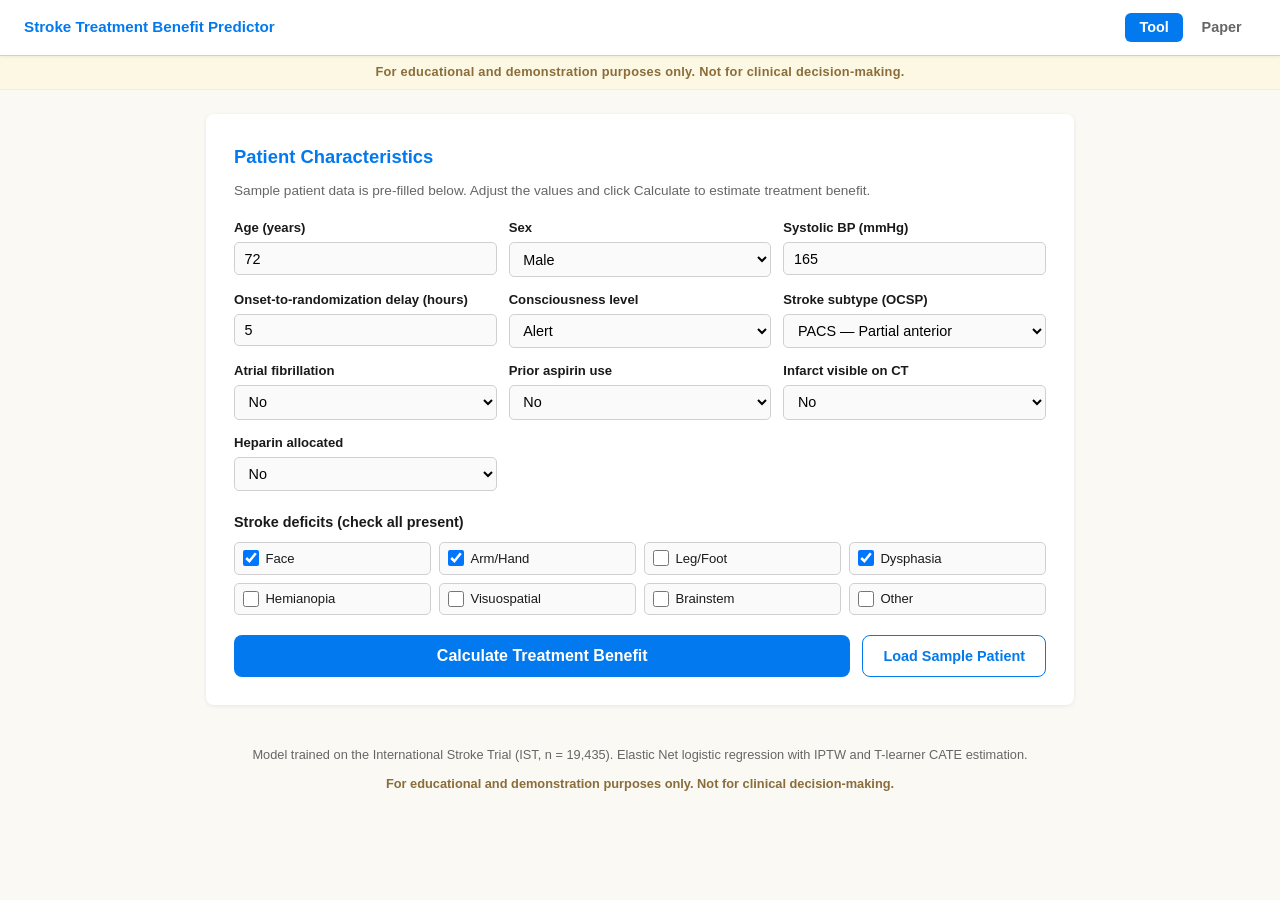
==== index.html @ e39db794 "Serve site from repository root" ====
<!DOCTYPE html>
<html lang="en">
<head>
    <meta charset="UTF-8">
    <meta name="viewport" content="width=device-width, initial-scale=1.0">
    <title>Stroke Treatment Benefit Predictor</title>
    <link rel="stylesheet" href="style.css">
</head>
<body>

<nav class="navbar">
    <a href="index.html" class="nav-brand">Stroke Treatment Benefit Predictor</a>
    <ul class="nav-links">
        <li><a href="index.html" class="active">Tool</a></li>
        <li><a href="paper.html">Paper</a></li>
    </ul>
</nav>

<div class="notice-bar">
    For educational and demonstration purposes only. Not for clinical decision-making.
</div>

<div class="tool-container">

    <!-- Patient input card -->
    <div class="tool-card">
        <h2>Patient Characteristics</h2>
        <p class="hint">Sample patient data is pre-filled below. Adjust the values and click Calculate to estimate treatment benefit.</p>

        <div class="form-grid">
            <div class="form-group">
                <label for="age">Age (years)</label>
                <input type="number" id="age" min="18" max="120" value="72">
            </div>
            <div class="form-group">
                <label for="sex">Sex</label>
                <select id="sex">
                    <option value="M" selected>Male</option>
                    <option value="F">Female</option>
                </select>
            </div>
            <div class="form-group">
                <label for="sbp">Systolic BP (mmHg)</label>
                <input type="number" id="sbp" min="60" max="300" value="165">
            </div>
            <div class="form-group">
                <label for="delay">Onset-to-randomization delay (hours)</label>
                <input type="number" id="delay" min="0" max="48" step="0.5" value="5">
            </div>
            <div class="form-group">
                <label for="consc">Consciousness level</label>
                <select id="consc">
                    <option value="F" selected>Alert</option>
                    <option value="D">Drowsy</option>
                    <option value="U">Unconscious</option>
                </select>
            </div>
            <div class="form-group">
                <label for="stype">Stroke subtype (OCSP)</label>
                <select id="stype">
                    <option value="PACS" selected>PACS — Partial anterior</option>
                    <option value="TACS">TACS — Total anterior</option>
                    <option value="LACS">LACS — Lacunar</option>
                    <option value="POCS">POCS — Posterior</option>
                </select>
            </div>
            <div class="form-group">
                <label for="afib">Atrial fibrillation</label>
                <select id="afib">
                    <option value="N" selected>No</option>
                    <option value="Y">Yes</option>
                </select>
            </div>
            <div class="form-group">
                <label for="prior_asp">Prior aspirin use</label>
                <select id="prior_asp">
                    <option value="N" selected>No</option>
                    <option value="Y">Yes</option>
                </select>
            </div>
            <div class="form-group">
                <label for="infarct">Infarct visible on CT</label>
                <select id="infarct">
                    <option value="N" selected>No</option>
                    <option value="Y">Yes</option>
                </select>
            </div>
            <div class="form-group">
                <label for="heparin">Heparin allocated</label>
                <select id="heparin">
                    <option value="N" selected>No</option>
                    <option value="Y">Yes</option>
                </select>
            </div>
        </div>

        <div class="section-label">Stroke deficits (check all present)</div>
        <div class="checkbox-grid">
            <label><input type="checkbox" id="def_face" checked> Face</label>
            <label><input type="checkbox" id="def_arm" checked> Arm/Hand</label>
            <label><input type="checkbox" id="def_leg" > Leg/Foot</label>
            <label><input type="checkbox" id="def_dysph" checked> Dysphasia</label>
            <label><input type="checkbox" id="def_hemian" > Hemianopia</label>
            <label><input type="checkbox" id="def_vspatial" > Visuospatial</label>
            <label><input type="checkbox" id="def_brainstem" > Brainstem</label>
            <label><input type="checkbox" id="def_other" > Other</label>
        </div>

        <div class="btn-row">
            <button class="calc-btn" onclick="calculate()">Calculate Treatment Benefit</button>
            <button class="sample-btn" onclick="loadSample()">Load Sample Patient</button>
        </div>
    </div>

    <!-- Results -->
    <div id="results" style="display:none;">

        <div class="tool-card">
            <h2>Predicted Outcome Probabilities</h2>
            <div class="prob-bars">
                <div class="prob-row">
                    <div class="prob-label">Favorable outcome — No aspirin</div>
                    <div class="prob-bar-container">
                        <div class="prob-bar control" id="bar-control"></div>
                        <div class="prob-value" id="val-control"></div>
                    </div>
                </div>
                <div class="prob-row">
                    <div class="prob-label">Favorable outcome — With aspirin</div>
                    <div class="prob-bar-container">
                        <div class="prob-bar treated" id="bar-treated"></div>
                        <div class="prob-value" id="val-treated"></div>
                    </div>
                </div>
            </div>
        </div>

        <div class="tool-card">
            <h2>Treatment Benefit Estimate</h2>
            <div class="metric-row">
                <span class="metric-label">Individualized treatment effect (CATE)</span>
                <span class="metric-value" id="cate-val"></span>
            </div>
            <div class="metric-row">
                <span class="metric-label">Absolute probability difference</span>
                <span class="metric-value" id="diff-val"></span>
            </div>
            <div class="metric-row">
                <span class="metric-label">Treatment Benefit Score (1–20)</span>
                <span class="metric-value" id="score-val"></span>
            </div>
        </div>

        <div class="tool-card" id="rec-card">
            <div class="recommendation">
                <h3>Clinical Recommendation</h3>
                <p id="rec-text"></p>
                <p class="rec-detail" id="rec-detail"></p>
            </div>
        </div>

    </div>

</div>

<div class="site-footer">
    <p>Model trained on the International Stroke Trial (IST, n = 19,435). Elastic Net logistic regression with IPTW and T-learner CATE estimation.</p>
    <p class="disclaimer">For educational and demonstration purposes only. Not for clinical decision-making.</p>
</div>

<script src="app.js"></script>
</body>
</html>
---- style.css ----
:root {
    --bg: #FAF9F3;
    --card-bg: #ECE9E2;
    --primary: #0279EE;
    --accent: #FF9400;
    --green: #75A025;
    --pink: #FD9BED;
    --text: #1a1a1a;
    --text-muted: #666;
    --border: #d0d0d0;
    --radius: 8px;
    --nav-height: 56px;
}

* { margin: 0; padding: 0; box-sizing: border-box; }

body {
    font-family: 'Segoe UI', 'Liberation Sans', Arial, sans-serif;
    background: var(--bg);
    color: var(--text);
    line-height: 1.6;
    padding-top: var(--nav-height);
}

/* ---- Navigation bar ---- */
.navbar {
    position: fixed;
    top: 0; left: 0; right: 0;
    height: var(--nav-height);
    background: white;
    border-bottom: 1px solid var(--border);
    display: flex;
    align-items: center;
    justify-content: space-between;
    padding: 0 1.5rem;
    z-index: 1000;
    box-shadow: 0 1px 3px rgba(0,0,0,0.06);
}

.nav-brand {
    font-size: 0.95rem;
    font-weight: 700;
    color: var(--primary);
    text-decoration: none;
    white-space: nowrap;
}

.nav-links {
    display: flex;
    gap: 0.25rem;
    list-style: none;
}

.nav-links a {
    text-decoration: none;
    color: var(--text-muted);
    font-size: 0.9rem;
    font-weight: 600;
    padding: 0.4rem 0.9rem;
    border-radius: 6px;
    transition: all 0.2s;
}

.nav-links a:hover {
    background: var(--card-bg);
    color: var(--text);
}

.nav-links a.active {
    background: var(--primary);
    color: white;
}

/* Educational notice bar */
.notice-bar {
    background: #fcf8e3;
    border-bottom: 1px solid #faebcc;
    text-align: center;
    padding: 0.4rem 1rem;
    font-size: 0.8rem;
    color: #8a6d3b;
    font-weight: 600;
    letter-spacing: 0.02em;
}

/* ---- Tool page ---- */
.tool-container {
    max-width: 900px;
    margin: 1.5rem auto;
    padding: 0 1rem;
}

.tool-card {
    background: white;
    border-radius: var(--radius);
    padding: 1.75rem;
    box-shadow: 0 1px 4px rgba(0,0,0,0.08);
    margin-bottom: 1.5rem;
}

.tool-card h2 {
    font-size: 1.15rem;
    color: var(--primary);
    margin-bottom: 0.5rem;
}

.tool-card .hint {
    font-size: 0.85rem;
    color: var(--text-muted);
    margin-bottom: 1rem;
}

.form-grid {
    display: grid;
    grid-template-columns: 1fr 1fr 1fr;
    gap: 0.75rem;
}

.form-group { display: flex; flex-direction: column; }
.form-group label { font-size: 0.82rem; font-weight: 600; margin-bottom: 0.25rem; }
.form-group input, .form-group select {
    padding: 0.45rem 0.6rem;
    border: 1px solid var(--border);
    border-radius: 5px;
    font-size: 0.9rem;
    background: #fafafa;
}
.form-group input:focus, .form-group select:focus {
    outline: none;
    border-color: var(--primary);
    background: white;
}

.section-label {
    font-size: 0.9rem;
    font-weight: 700;
    margin: 1.25rem 0 0.5rem;
    color: var(--text);
}

.checkbox-grid {
    display: grid;
    grid-template-columns: 1fr 1fr 1fr 1fr;
    gap: 0.5rem;
}
.checkbox-grid label {
    font-size: 0.82rem;
    display: flex;
    align-items: center;
    gap: 0.4rem;
    cursor: pointer;
    padding: 0.3rem 0.5rem;
    border-radius: 5px;
    border: 1px solid var(--border);
    background: #fafafa;
}
.checkbox-grid label:hover {
    background: var(--card-bg);
}
.checkbox-grid input { width: 16px; height: 16px; cursor: pointer; }

.btn-row {
    display: flex;
    gap: 0.75rem;
    margin-top: 1.25rem;
}

.calc-btn {
    flex: 1;
    padding: 0.75rem;
    background: var(--primary);
    color: white;
    border: none;
    border-radius: var(--radius);
    font-size: 1rem;
    font-weight: 600;
    cursor: pointer;
    transition: background 0.2s;
}
.calc-btn:hover { background: #0160c0; }

.sample-btn {
    padding: 0.75rem 1.25rem;
    background: white;
    color: var(--primary);
    border: 1px solid var(--primary);
    border-radius: var(--radius);
    font-size: 0.9rem;
    font-weight: 600;
    cursor: pointer;
    transition: all 0.2s;
}
.sample-btn:hover { background: #eef5ff; }

/* Results */
.result-card {
    background: var(--card-bg);
    border-radius: var(--radius);
    padding: 1rem 1.25rem;
    margin-bottom: 1rem;
}
.result-card h3 { font-size: 0.95rem; margin-bottom: 0.75rem; }

.prob-bars { margin-top: 0.5rem; }
.prob-row { display: flex; align-items: center; margin-bottom: 0.75rem; }
.prob-label { width: 220px; font-size: 0.85rem; font-weight: 600; }
.prob-bar-container {
    flex: 1; height: 28px; background: #ddd;
    border-radius: 5px; position: relative; overflow: hidden;
}
.prob-bar { height: 100%; border-radius: 5px; transition: width 0.5s ease; }
.prob-bar.treated { background: var(--primary); }
.prob-bar.control { background: var(--accent); }
.prob-value {
    position: absolute; right: 8px; top: 5px;
    font-size: 0.8rem; font-weight: 700; color: white;
    text-shadow: 0 1px 2px rgba(0,0,0,0.5);
}

.metric-row {
    display: flex; justify-content: space-between;
    padding: 0.45rem 0; border-bottom: 1px solid var(--border);
}
.metric-row:last-child { border-bottom: none; }
.metric-label { font-size: 0.85rem; }
.metric-value { font-weight: 700; font-size: 0.95rem; }

.recommendation { text-align: center; padding: 1.25rem; }
.recommendation h3 { margin-bottom: 0.5rem; }
#rec-text { font-size: 1.15rem; font-weight: 700; margin-bottom: 0.25rem; }
.rec-detail { font-size: 0.8rem; color: var(--text-muted); }
.rec-treat { border-left: 4px solid var(--green); }
.rec-control { border-left: 4px solid var(--accent); }
.rec-neutral { border-left: 4px solid var(--text-muted); }

/* ---- Paper page (arXiv style) ---- */
.paper-container {
    max-width: 780px;
    margin: 1.5rem auto;
    padding: 0 1rem;
}

.paper {
    background: white;
    border-radius: var(--radius);
    padding: 3rem 3.5rem;
    box-shadow: 0 1px 4px rgba(0,0,0,0.08);
}

.paper-title {
    font-size: 1.45rem;
    font-weight: 700;
    text-align: center;
    line-height: 1.35;
    margin-bottom: 0.75rem;
}

.paper-authors {
    text-align: center;
    font-size: 0.95rem;
    margin-bottom: 0.25rem;
}

.paper-affil {
    text-align: center;
    font-size: 0.8rem;
    color: var(--text-muted);
    margin-bottom: 0.25rem;
}

.paper-date {
    text-align: center;
    font-size: 0.8rem;
    color: var(--text-muted);
    margin-bottom: 1.5rem;
}

.paper-meta {
    text-align: center;
    font-size: 0.85rem;
    color: var(--text-muted);
    margin-bottom: 1.5rem;
    line-height: 1.5;
}

.paper-callout {
    background: #f0f5ff;
    border-left: 3px solid var(--primary);
    padding: 0.75rem 1rem;
    margin: 1rem 0;
    font-size: 0.88rem;
    border-radius: 4px;
}

.paper-abstract {
    background: #f8f8f8;
    border: 1px solid #e8e8e8;
    border-radius: var(--radius);
    padding: 1.25rem 1.5rem;
    margin-bottom: 2rem;
}

.paper-abstract h2 {
    font-size: 0.95rem;
    margin-bottom: 0.5rem;
    border: none;
    padding: 0;
}

.paper-abstract p {
    font-size: 0.88rem;
    text-align: justify;
    margin-bottom: 0;
}

.paper h2 {
    font-size: 1.1rem;
    color: var(--text);
    margin-top: 1.75rem;
    margin-bottom: 0.6rem;
    padding-bottom: 0.3rem;
    border-bottom: 1px solid #e0e0e0;
}

.paper h3 {
    font-size: 0.98rem;
    color: var(--text);
    margin-top: 1.25rem;
    margin-bottom: 0.5rem;
}

.paper p {
    font-size: 0.9rem;
    margin-bottom: 0.7rem;
    text-align: justify;
}

.paper ul, .paper ol {
    font-size: 0.9rem;
    margin-bottom: 0.7rem;
    padding-left: 1.5rem;
}
.paper li { margin-bottom: 0.3rem; }

.paper-table {
    width: 100%;
    border-collapse: collapse;
    margin: 1rem 0;
    font-size: 0.83rem;
}

.paper-table th {
    background: #f0f0f0;
    padding: 0.5rem 0.75rem;
    text-align: left;
    font-weight: 600;
    border-bottom: 2px solid #ccc;
}

.paper-table td {
    padding: 0.4rem 0.75rem;
    border-bottom: 1px solid #e8e8e8;
}
.paper-table tr:last-child td { border-bottom: none; }

.table-caption {
    font-size: 0.8rem;
    color: var(--text-muted);
    margin-bottom: 0.5rem;
    font-style: italic;
}

.paper-figure {
    margin: 1.5rem 0;
    text-align: center;
}
.paper-figure img {
    max-width: 100%;
    border-radius: var(--radius);
    box-shadow: 0 1px 4px rgba(0,0,0,0.1);
}
.paper-figure figcaption {
    font-size: 0.8rem;
    color: var(--text-muted);
    margin-top: 0.5rem;
    font-style: italic;
}

.paper-footer {
    margin-top: 2.5rem;
    padding-top: 1rem;
    border-top: 1px solid var(--border);
    font-size: 0.8rem;
    color: var(--text-muted);
    text-align: center;
}

/* ---- Shared footer ---- */
.site-footer {
    max-width: 900px;
    margin: 1rem auto;
    padding: 1rem;
    font-size: 0.8rem;
    color: var(--text-muted);
    text-align: center;
}
.site-footer .disclaimer {
    color: #8a6d3b;
    font-weight: 600;
    margin-top: 0.5rem;
}

@media (max-width: 768px) {
    .form-grid { grid-template-columns: 1fr 1fr; }
    .checkbox-grid { grid-template-columns: 1fr 1fr; }
    .navbar { padding: 0 0.75rem; }
    .nav-brand { font-size: 0.8rem; }
    .nav-links a { padding: 0.3rem 0.5rem; font-size: 0.82rem; }
    .paper { padding: 1.5rem 1.25rem; }
}
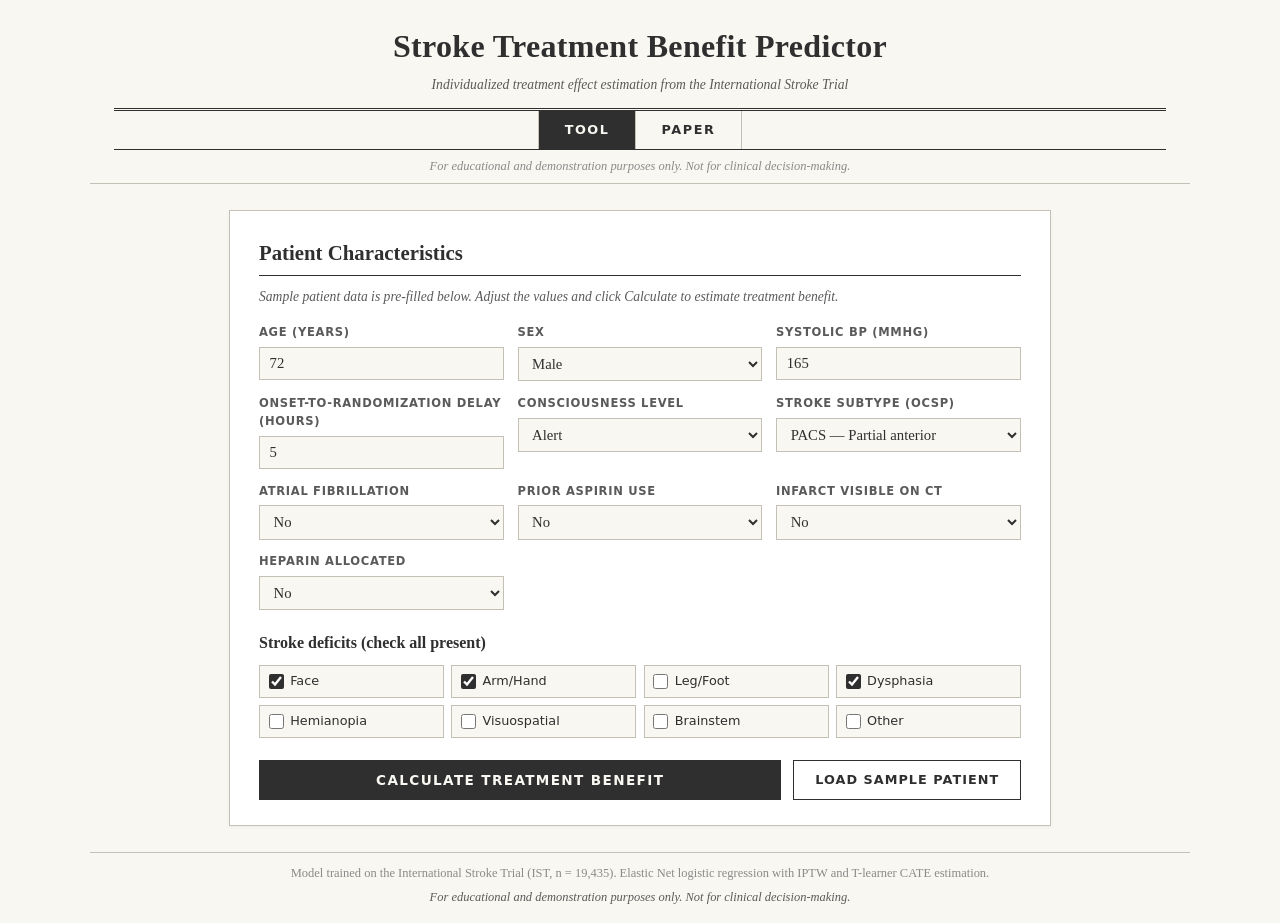
==== commit c7160e83: "Restyle site with newsprint typography and layout" ====
--- a/index.html
+++ b/index.html
@@ -8,8 +8,12 @@
 </head>
 <body>
 
+<header class="masthead">
+    <a href="index.html" class="masthead__title">Stroke Treatment Benefit Predictor</a>
+    <p class="masthead__tagline">Individualized treatment effect estimation from the International Stroke Trial</p>
+</header>
+
 <nav class="navbar">
-    <a href="index.html" class="nav-brand">Stroke Treatment Benefit Predictor</a>
     <ul class="nav-links">
         <li><a href="index.html" class="active">Tool</a></li>
         <li><a href="paper.html">Paper</a></li>
--- a/style.css
+++ b/style.css
@@ -1,420 +1,516 @@
 :root {
-    --bg: #FAF9F3;
-    --card-bg: #ECE9E2;
-    --primary: #0279EE;
-    --accent: #FF9400;
-    --green: #75A025;
-    --pink: #FD9BED;
-    --text: #1a1a1a;
-    --text-muted: #666;
-    --border: #d0d0d0;
-    --radius: 8px;
-    --nav-height: 56px;
-}
-
-* { margin: 0; padding: 0; box-sizing: border-box; }
+  --paper: #f9f7f1;
+  --paper-dark: #eae6da;
+  --ink: #2f2f2f;
+  --ink-light: #5a5a5a;
+  --ink-faint: #8a8a8a;
+  --rule: #2f2f2f;
+  --rule-light: #c4c0b6;
+  --accent: #8b0000;
+  --white: #ffffff;
+
+  --font-head: 'Times New Roman', Times, Georgia, serif;
+  --font-body: Georgia, 'Times New Roman', serif;
+  --font-sans: 'Source Sans 3', 'Segoe UI', system-ui, -apple-system, sans-serif;
+}
+
+* { box-sizing: border-box; margin: 0; padding: 0; }
 
 body {
-    font-family: 'Segoe UI', 'Liberation Sans', Arial, sans-serif;
-    background: var(--bg);
-    color: var(--text);
-    line-height: 1.6;
-    padding-top: var(--nav-height);
-}
-
-/* ---- Navigation bar ---- */
+  font-family: var(--font-body);
+  background-color: var(--paper);
+  color: var(--ink);
+  line-height: 1.55;
+  min-height: 100vh;
+}
+
+/* ---- Masthead ---- */
+.masthead {
+  max-width: 1100px;
+  margin: 0 auto;
+  padding: 1.4rem 1.5rem 0;
+  text-align: center;
+}
+
+.masthead__title {
+  font-family: var(--font-head);
+  font-size: 2rem;
+  font-weight: 700;
+  letter-spacing: 0.01em;
+  color: var(--ink);
+  text-decoration: none;
+}
+
+.masthead__tagline {
+  font-family: var(--font-body);
+  font-style: italic;
+  font-size: 0.85rem;
+  color: var(--ink-light);
+  margin-top: 0.15rem;
+}
+
+/* ---- Navigation ---- */
 .navbar {
-    position: fixed;
-    top: 0; left: 0; right: 0;
-    height: var(--nav-height);
-    background: white;
-    border-bottom: 1px solid var(--border);
-    display: flex;
-    align-items: center;
-    justify-content: space-between;
-    padding: 0 1.5rem;
-    z-index: 1000;
-    box-shadow: 0 1px 3px rgba(0,0,0,0.06);
-}
-
-.nav-brand {
-    font-size: 0.95rem;
-    font-weight: 700;
-    color: var(--primary);
-    text-decoration: none;
-    white-space: nowrap;
+  max-width: 1100px;
+  margin: 0.8rem auto 0;
+  padding: 0 1.5rem;
 }
 
 .nav-links {
-    display: flex;
-    gap: 0.25rem;
-    list-style: none;
+  display: flex;
+  justify-content: center;
+  list-style: none;
+  border-top: 3px double var(--rule);
+  border-bottom: 1px solid var(--rule);
 }
 
 .nav-links a {
-    text-decoration: none;
-    color: var(--text-muted);
-    font-size: 0.9rem;
-    font-weight: 600;
-    padding: 0.4rem 0.9rem;
-    border-radius: 6px;
-    transition: all 0.2s;
-}
-
-.nav-links a:hover {
-    background: var(--card-bg);
-    color: var(--text);
-}
-
-.nav-links a.active {
-    background: var(--primary);
-    color: white;
-}
-
-/* Educational notice bar */
+  display: block;
+  color: var(--ink);
+  text-decoration: none;
+  font-family: var(--font-sans);
+  font-weight: 600;
+  font-size: 0.8rem;
+  text-transform: uppercase;
+  letter-spacing: 0.12em;
+  padding: 0.55rem 1.6rem;
+  border-right: 1px solid var(--rule-light);
+  transition: all 0.15s ease;
+}
+
+.nav-links li:first-child a { border-left: 1px solid var(--rule-light); }
+
+.nav-links a:hover { color: var(--accent); background: var(--paper-dark); }
+.nav-links a.active { background: var(--ink); color: var(--paper); }
+
+/* ---- Notice bar ---- */
 .notice-bar {
-    background: #fcf8e3;
-    border-bottom: 1px solid #faebcc;
-    text-align: center;
-    padding: 0.4rem 1rem;
-    font-size: 0.8rem;
-    color: #8a6d3b;
-    font-weight: 600;
-    letter-spacing: 0.02em;
+  max-width: 1100px;
+  margin: 0 auto;
+  padding: 0.45rem 1.5rem;
+  text-align: center;
+  font-family: var(--font-body);
+  font-style: italic;
+  font-size: 0.78rem;
+  color: var(--ink-faint);
+  border-bottom: 1px solid var(--rule-light);
 }
 
 /* ---- Tool page ---- */
 .tool-container {
-    max-width: 900px;
-    margin: 1.5rem auto;
-    padding: 0 1rem;
+  max-width: 860px;
+  margin: 1.6rem auto;
+  padding: 0 1.2rem;
 }
 
 .tool-card {
-    background: white;
-    border-radius: var(--radius);
-    padding: 1.75rem;
-    box-shadow: 0 1px 4px rgba(0,0,0,0.08);
-    margin-bottom: 1.5rem;
+  background: var(--white);
+  border: 1px solid var(--rule-light);
+  padding: 1.6rem 1.8rem;
+  margin-bottom: 1.4rem;
+  box-shadow: 0 1px 3px rgba(0,0,0,0.05);
 }
 
 .tool-card h2 {
-    font-size: 1.15rem;
-    color: var(--primary);
-    margin-bottom: 0.5rem;
+  font-family: var(--font-head);
+  font-size: 1.3rem;
+  font-weight: 700;
+  color: var(--ink);
+  padding-bottom: 0.4rem;
+  border-bottom: 1px solid var(--rule);
+  margin-bottom: 0.6rem;
 }
 
 .tool-card .hint {
-    font-size: 0.85rem;
-    color: var(--text-muted);
-    margin-bottom: 1rem;
+  font-family: var(--font-body);
+  font-style: italic;
+  font-size: 0.85rem;
+  color: var(--ink-light);
+  margin-bottom: 1.1rem;
 }
 
 .form-grid {
-    display: grid;
-    grid-template-columns: 1fr 1fr 1fr;
-    gap: 0.75rem;
+  display: grid;
+  grid-template-columns: 1fr 1fr 1fr;
+  gap: 0.85rem;
 }
 
 .form-group { display: flex; flex-direction: column; }
-.form-group label { font-size: 0.82rem; font-weight: 600; margin-bottom: 0.25rem; }
+
+.form-group label {
+  font-family: var(--font-sans);
+  font-size: 0.72rem;
+  font-weight: 700;
+  text-transform: uppercase;
+  letter-spacing: 0.06em;
+  color: var(--ink-light);
+  margin-bottom: 0.3rem;
+}
+
 .form-group input, .form-group select {
-    padding: 0.45rem 0.6rem;
-    border: 1px solid var(--border);
-    border-radius: 5px;
-    font-size: 0.9rem;
-    background: #fafafa;
-}
+  font-family: var(--font-body);
+  padding: 0.45rem 0.6rem;
+  border: 1px solid var(--rule-light);
+  border-radius: 0;
+  font-size: 0.92rem;
+  background: var(--paper);
+  color: var(--ink);
+}
+
 .form-group input:focus, .form-group select:focus {
-    outline: none;
-    border-color: var(--primary);
-    background: white;
+  outline: none;
+  border-color: var(--ink);
+  background: var(--white);
 }
 
 .section-label {
-    font-size: 0.9rem;
-    font-weight: 700;
-    margin: 1.25rem 0 0.5rem;
-    color: var(--text);
+  font-family: var(--font-head);
+  font-size: 1rem;
+  font-weight: 700;
+  margin: 1.3rem 0 0.55rem;
+  color: var(--ink);
 }
 
 .checkbox-grid {
-    display: grid;
-    grid-template-columns: 1fr 1fr 1fr 1fr;
-    gap: 0.5rem;
-}
+  display: grid;
+  grid-template-columns: 1fr 1fr 1fr 1fr;
+  gap: 0.45rem;
+}
+
 .checkbox-grid label {
-    font-size: 0.82rem;
-    display: flex;
-    align-items: center;
-    gap: 0.4rem;
-    cursor: pointer;
-    padding: 0.3rem 0.5rem;
-    border-radius: 5px;
-    border: 1px solid var(--border);
-    background: #fafafa;
-}
-.checkbox-grid label:hover {
-    background: var(--card-bg);
-}
-.checkbox-grid input { width: 16px; height: 16px; cursor: pointer; }
+  font-family: var(--font-sans);
+  font-size: 0.8rem;
+  display: flex;
+  align-items: center;
+  gap: 0.4rem;
+  cursor: pointer;
+  padding: 0.35rem 0.55rem;
+  border: 1px solid var(--rule-light);
+  background: var(--paper);
+  color: var(--ink);
+}
+
+.checkbox-grid label:hover { background: var(--paper-dark); }
+.checkbox-grid input { width: 15px; height: 15px; cursor: pointer; accent-color: var(--ink); }
 
 .btn-row {
-    display: flex;
-    gap: 0.75rem;
-    margin-top: 1.25rem;
+  display: flex;
+  gap: 0.75rem;
+  margin-top: 1.4rem;
 }
 
 .calc-btn {
-    flex: 1;
-    padding: 0.75rem;
-    background: var(--primary);
-    color: white;
-    border: none;
-    border-radius: var(--radius);
-    font-size: 1rem;
-    font-weight: 600;
-    cursor: pointer;
-    transition: background 0.2s;
-}
-.calc-btn:hover { background: #0160c0; }
+  flex: 1;
+  padding: 0.7rem;
+  background: var(--ink);
+  color: var(--paper);
+  border: none;
+  border-radius: 0;
+  font-family: var(--font-sans);
+  font-size: 0.85rem;
+  font-weight: 700;
+  text-transform: uppercase;
+  letter-spacing: 0.1em;
+  cursor: pointer;
+  transition: background 0.15s;
+}
+
+.calc-btn:hover { background: var(--accent); }
 
 .sample-btn {
-    padding: 0.75rem 1.25rem;
-    background: white;
-    color: var(--primary);
-    border: 1px solid var(--primary);
-    border-radius: var(--radius);
-    font-size: 0.9rem;
-    font-weight: 600;
-    cursor: pointer;
-    transition: all 0.2s;
-}
-.sample-btn:hover { background: #eef5ff; }
-
-/* Results */
-.result-card {
-    background: var(--card-bg);
-    border-radius: var(--radius);
-    padding: 1rem 1.25rem;
-    margin-bottom: 1rem;
-}
-.result-card h3 { font-size: 0.95rem; margin-bottom: 0.75rem; }
-
-.prob-bars { margin-top: 0.5rem; }
-.prob-row { display: flex; align-items: center; margin-bottom: 0.75rem; }
-.prob-label { width: 220px; font-size: 0.85rem; font-weight: 600; }
+  padding: 0.7rem 1.3rem;
+  background: var(--white);
+  color: var(--ink);
+  border: 1px solid var(--ink);
+  border-radius: 0;
+  font-family: var(--font-sans);
+  font-size: 0.8rem;
+  font-weight: 600;
+  text-transform: uppercase;
+  letter-spacing: 0.08em;
+  cursor: pointer;
+  transition: all 0.15s;
+}
+
+.sample-btn:hover { background: var(--paper-dark); }
+
+/* ---- Results ---- */
+.prob-bars { margin-top: 0.6rem; }
+.prob-row { display: flex; align-items: center; margin-bottom: 0.8rem; }
+
+.prob-label {
+  width: 230px;
+  font-family: var(--font-sans);
+  font-size: 0.8rem;
+  font-weight: 600;
+  color: var(--ink);
+}
+
 .prob-bar-container {
-    flex: 1; height: 28px; background: #ddd;
-    border-radius: 5px; position: relative; overflow: hidden;
-}
-.prob-bar { height: 100%; border-radius: 5px; transition: width 0.5s ease; }
-.prob-bar.treated { background: var(--primary); }
-.prob-bar.control { background: var(--accent); }
+  flex: 1;
+  height: 26px;
+  background: var(--paper-dark);
+  border: 1px solid var(--rule-light);
+  position: relative;
+  overflow: hidden;
+}
+
+.prob-bar { height: 100%; transition: width 0.5s ease; }
+.prob-bar.treated { background: var(--ink); }
+.prob-bar.control { background: var(--ink-faint); }
+
 .prob-value {
-    position: absolute; right: 8px; top: 5px;
-    font-size: 0.8rem; font-weight: 700; color: white;
-    text-shadow: 0 1px 2px rgba(0,0,0,0.5);
+  position: absolute;
+  right: 8px;
+  top: 4px;
+  font-family: var(--font-sans);
+  font-size: 0.78rem;
+  font-weight: 700;
+  color: var(--white);
+  text-shadow: 0 1px 2px rgba(0,0,0,0.55);
 }
 
 .metric-row {
-    display: flex; justify-content: space-between;
-    padding: 0.45rem 0; border-bottom: 1px solid var(--border);
-}
+  display: flex;
+  justify-content: space-between;
+  padding: 0.5rem 0;
+  border-bottom: 1px solid var(--rule-light);
+}
+
 .metric-row:last-child { border-bottom: none; }
-.metric-label { font-size: 0.85rem; }
-.metric-value { font-weight: 700; font-size: 0.95rem; }
-
-.recommendation { text-align: center; padding: 1.25rem; }
-.recommendation h3 { margin-bottom: 0.5rem; }
-#rec-text { font-size: 1.15rem; font-weight: 700; margin-bottom: 0.25rem; }
-.rec-detail { font-size: 0.8rem; color: var(--text-muted); }
-.rec-treat { border-left: 4px solid var(--green); }
+.metric-label { font-family: var(--font-body); font-size: 0.9rem; }
+.metric-value { font-family: var(--font-head); font-weight: 700; font-size: 1rem; }
+
+.recommendation { text-align: center; padding: 1.1rem; }
+.recommendation h3 {
+  font-family: var(--font-sans);
+  font-size: 0.75rem;
+  text-transform: uppercase;
+  letter-spacing: 0.12em;
+  color: var(--ink-light);
+  margin-bottom: 0.5rem;
+}
+
+#rec-text {
+  font-family: var(--font-head);
+  font-size: 1.35rem;
+  font-weight: 700;
+  margin-bottom: 0.3rem;
+}
+
+.rec-detail {
+  font-family: var(--font-body);
+  font-style: italic;
+  font-size: 0.82rem;
+  color: var(--ink-light);
+}
+
+.rec-treat { border-left: 4px solid var(--ink); }
 .rec-control { border-left: 4px solid var(--accent); }
-.rec-neutral { border-left: 4px solid var(--text-muted); }
-
-/* ---- Paper page (arXiv style) ---- */
+.rec-neutral { border-left: 4px solid var(--rule-light); }
+
+/* ---- Paper page ---- */
 .paper-container {
-    max-width: 780px;
-    margin: 1.5rem auto;
-    padding: 0 1rem;
+  max-width: 760px;
+  margin: 1.6rem auto;
+  padding: 0 1.2rem;
 }
 
 .paper {
-    background: white;
-    border-radius: var(--radius);
-    padding: 3rem 3.5rem;
-    box-shadow: 0 1px 4px rgba(0,0,0,0.08);
+  background: var(--white);
+  border: 1px solid var(--rule-light);
+  padding: 3rem 3.4rem;
+  box-shadow: 0 1px 3px rgba(0,0,0,0.05);
 }
 
 .paper-title {
-    font-size: 1.45rem;
-    font-weight: 700;
-    text-align: center;
-    line-height: 1.35;
-    margin-bottom: 0.75rem;
+  font-family: var(--font-head);
+  font-size: 1.6rem;
+  font-weight: 700;
+  text-align: center;
+  line-height: 1.3;
+  margin-bottom: 0.8rem;
 }
 
 .paper-authors {
-    text-align: center;
-    font-size: 0.95rem;
-    margin-bottom: 0.25rem;
-}
-
-.paper-affil {
-    text-align: center;
-    font-size: 0.8rem;
-    color: var(--text-muted);
-    margin-bottom: 0.25rem;
-}
-
-.paper-date {
-    text-align: center;
-    font-size: 0.8rem;
-    color: var(--text-muted);
-    margin-bottom: 1.5rem;
-}
+  font-family: var(--font-head);
+  text-align: center;
+  font-size: 1rem;
+  margin-bottom: 0.2rem;
+}
+
+.paper-affil, .paper-date {
+  text-align: center;
+  font-family: var(--font-body);
+  font-style: italic;
+  font-size: 0.82rem;
+  color: var(--ink-light);
+  margin-bottom: 0.2rem;
+}
+
+.paper-date { margin-bottom: 1.4rem; }
 
 .paper-meta {
-    text-align: center;
-    font-size: 0.85rem;
-    color: var(--text-muted);
-    margin-bottom: 1.5rem;
-    line-height: 1.5;
-}
+  text-align: center;
+  font-family: var(--font-body);
+  font-size: 0.85rem;
+  color: var(--ink-light);
+  margin-bottom: 1.4rem;
+  line-height: 1.5;
+}
+
+.paper-abstract {
+  border-top: 2px solid var(--rule);
+  border-bottom: 1px solid var(--rule);
+  padding: 1rem 0.2rem;
+  margin-bottom: 1.8rem;
+}
+
+.paper-abstract h2 {
+  font-family: var(--font-sans);
+  font-size: 0.75rem;
+  text-transform: uppercase;
+  letter-spacing: 0.14em;
+  text-align: center;
+  border: none;
+  padding: 0;
+  margin-bottom: 0.6rem;
+  color: var(--ink);
+}
+
+.paper-abstract p {
+  font-size: 0.88rem;
+  text-align: justify;
+  margin-bottom: 0;
+}
+
+.paper h2 {
+  font-family: var(--font-head);
+  font-size: 1.2rem;
+  font-weight: 700;
+  color: var(--ink);
+  margin-top: 1.8rem;
+  margin-bottom: 0.6rem;
+  padding-bottom: 0.25rem;
+  border-bottom: 1px solid var(--rule-light);
+}
+
+.paper h3 {
+  font-family: var(--font-head);
+  font-size: 1.02rem;
+  font-weight: 700;
+  color: var(--ink);
+  margin-top: 1.2rem;
+  margin-bottom: 0.45rem;
+}
+
+.paper p {
+  font-size: 0.9rem;
+  margin-bottom: 0.7rem;
+  text-align: justify;
+}
+
+.paper ul, .paper ol {
+  font-size: 0.9rem;
+  margin-bottom: 0.7rem;
+  padding-left: 1.5rem;
+}
+
+.paper li { margin-bottom: 0.3rem; }
+
+.paper a { color: var(--accent); }
 
 .paper-callout {
-    background: #f0f5ff;
-    border-left: 3px solid var(--primary);
-    padding: 0.75rem 1rem;
-    margin: 1rem 0;
-    font-size: 0.88rem;
-    border-radius: 4px;
-}
-
-.paper-abstract {
-    background: #f8f8f8;
-    border: 1px solid #e8e8e8;
-    border-radius: var(--radius);
-    padding: 1.25rem 1.5rem;
-    margin-bottom: 2rem;
-}
-
-.paper-abstract h2 {
-    font-size: 0.95rem;
-    margin-bottom: 0.5rem;
-    border: none;
-    padding: 0;
-}
-
-.paper-abstract p {
-    font-size: 0.88rem;
-    text-align: justify;
-    margin-bottom: 0;
-}
-
-.paper h2 {
-    font-size: 1.1rem;
-    color: var(--text);
-    margin-top: 1.75rem;
-    margin-bottom: 0.6rem;
-    padding-bottom: 0.3rem;
-    border-bottom: 1px solid #e0e0e0;
-}
-
-.paper h3 {
-    font-size: 0.98rem;
-    color: var(--text);
-    margin-top: 1.25rem;
-    margin-bottom: 0.5rem;
-}
-
-.paper p {
-    font-size: 0.9rem;
-    margin-bottom: 0.7rem;
-    text-align: justify;
-}
-
-.paper ul, .paper ol {
-    font-size: 0.9rem;
-    margin-bottom: 0.7rem;
-    padding-left: 1.5rem;
-}
-.paper li { margin-bottom: 0.3rem; }
+  background: var(--paper);
+  border-left: 3px solid var(--ink);
+  padding: 0.75rem 1rem;
+  margin: 1rem 0;
+  font-size: 0.88rem;
+}
 
 .paper-table {
-    width: 100%;
-    border-collapse: collapse;
-    margin: 1rem 0;
-    font-size: 0.83rem;
+  width: 100%;
+  border-collapse: collapse;
+  margin: 1rem 0;
+  font-family: var(--font-sans);
+  font-size: 0.82rem;
 }
 
 .paper-table th {
-    background: #f0f0f0;
-    padding: 0.5rem 0.75rem;
-    text-align: left;
-    font-weight: 600;
-    border-bottom: 2px solid #ccc;
+  background: var(--paper);
+  padding: 0.5rem 0.7rem;
+  text-align: left;
+  font-weight: 700;
+  border-top: 2px solid var(--rule);
+  border-bottom: 1px solid var(--rule);
 }
 
 .paper-table td {
-    padding: 0.4rem 0.75rem;
-    border-bottom: 1px solid #e8e8e8;
-}
-.paper-table tr:last-child td { border-bottom: none; }
+  padding: 0.4rem 0.7rem;
+  border-bottom: 1px solid var(--rule-light);
+}
+
+.paper-table tr:last-child td { border-bottom: 2px solid var(--rule); }
 
 .table-caption {
-    font-size: 0.8rem;
-    color: var(--text-muted);
-    margin-bottom: 0.5rem;
-    font-style: italic;
-}
-
-.paper-figure {
-    margin: 1.5rem 0;
-    text-align: center;
-}
+  font-family: var(--font-body);
+  font-size: 0.82rem;
+  color: var(--ink-light);
+  margin-bottom: 0.4rem;
+  font-style: italic;
+}
+
+.paper-figure { margin: 1.6rem 0; text-align: center; }
+
 .paper-figure img {
-    max-width: 100%;
-    border-radius: var(--radius);
-    box-shadow: 0 1px 4px rgba(0,0,0,0.1);
-}
+  max-width: 100%;
+  border: 1px solid var(--rule-light);
+}
+
 .paper-figure figcaption {
-    font-size: 0.8rem;
-    color: var(--text-muted);
-    margin-top: 0.5rem;
-    font-style: italic;
+  font-family: var(--font-body);
+  font-size: 0.8rem;
+  color: var(--ink-light);
+  margin-top: 0.5rem;
+  font-style: italic;
+  text-align: justify;
 }
 
 .paper-footer {
-    margin-top: 2.5rem;
-    padding-top: 1rem;
-    border-top: 1px solid var(--border);
-    font-size: 0.8rem;
-    color: var(--text-muted);
-    text-align: center;
+  margin-top: 2.2rem;
+  padding-top: 0.9rem;
+  border-top: 3px double var(--rule);
+  font-size: 0.8rem;
+  color: var(--ink-light);
+  text-align: center;
 }
 
 /* ---- Shared footer ---- */
 .site-footer {
-    max-width: 900px;
-    margin: 1rem auto;
-    padding: 1rem;
-    font-size: 0.8rem;
-    color: var(--text-muted);
-    text-align: center;
-}
+  max-width: 1100px;
+  margin: 1rem auto 0;
+  padding: 0.7rem 1.5rem 1rem;
+  border-top: 1px solid var(--rule-light);
+  text-align: center;
+}
+
+.site-footer p {
+  font-family: var(--font-body);
+  font-size: 0.78rem;
+  color: var(--ink-faint);
+}
+
 .site-footer .disclaimer {
-    color: #8a6d3b;
-    font-weight: 600;
-    margin-top: 0.5rem;
+  font-style: italic;
+  color: var(--ink-light);
+  margin-top: 0.3rem;
 }
 
 @media (max-width: 768px) {
-    .form-grid { grid-template-columns: 1fr 1fr; }
-    .checkbox-grid { grid-template-columns: 1fr 1fr; }
-    .navbar { padding: 0 0.75rem; }
-    .nav-brand { font-size: 0.8rem; }
-    .nav-links a { padding: 0.3rem 0.5rem; font-size: 0.82rem; }
-    .paper { padding: 1.5rem 1.25rem; }
-}
+  .form-grid { grid-template-columns: 1fr 1fr; }
+  .checkbox-grid { grid-template-columns: 1fr 1fr; }
+  .masthead__title { font-size: 1.5rem; }
+  .nav-links a { padding: 0.5rem 0.9rem; font-size: 0.72rem; }
+  .paper { padding: 1.6rem 1.3rem; }
+  .prob-label { width: 150px; font-size: 0.72rem; }
+}
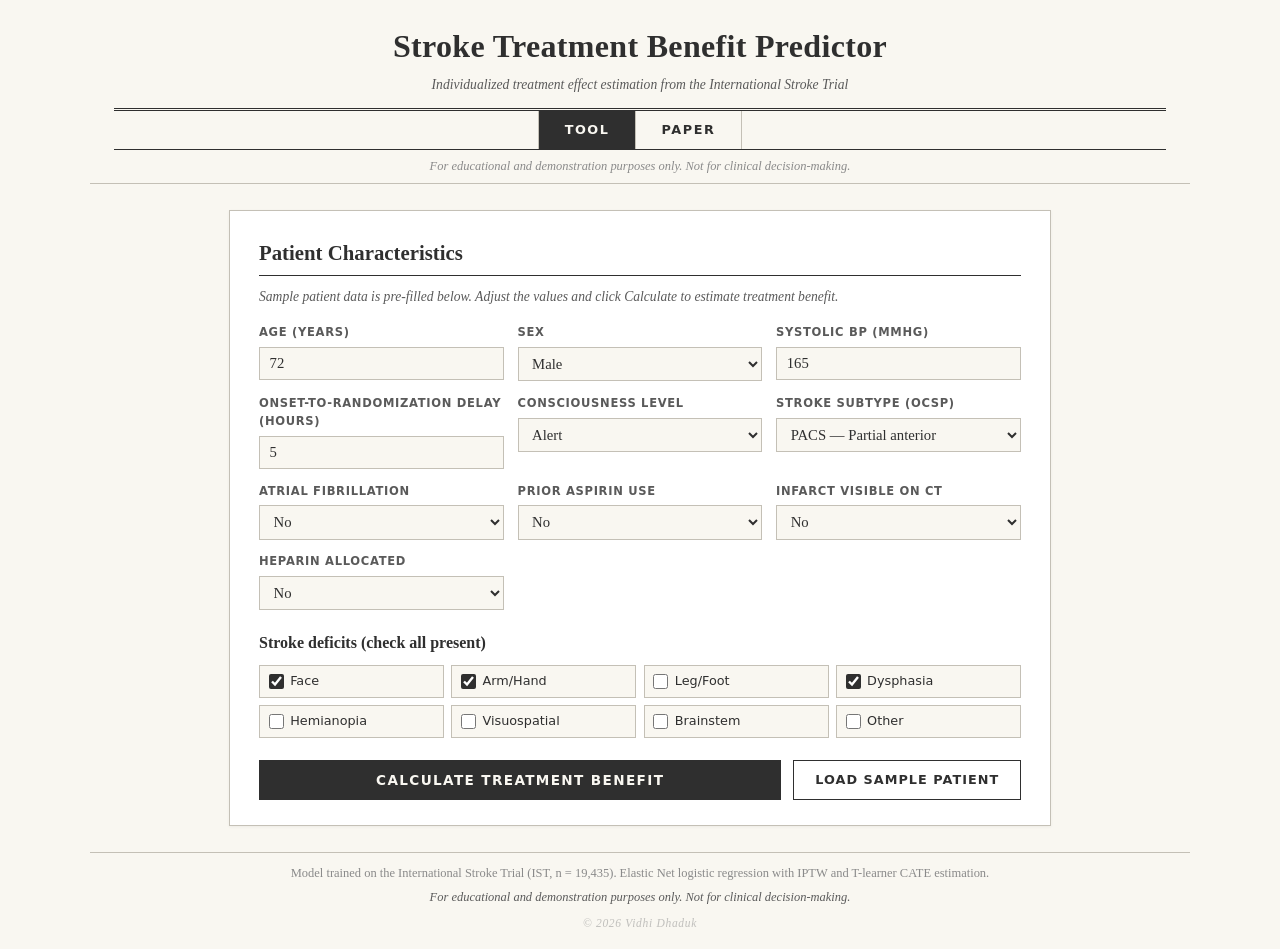
==== commit 72cc917b: "Add author byline to paper and copyright to footers" ====
--- a/index.html
+++ b/index.html
@@ -120,27 +120,65 @@
     <div id="results" style="display:none;">
 
         <div class="tool-card">
-            <h2>Predicted Outcome Probabilities</h2>
-            <div class="prob-bars">
-                <div class="prob-row">
-                    <div class="prob-label">Favorable outcome — No aspirin</div>
-                    <div class="prob-bar-container">
-                        <div class="prob-bar control" id="bar-control"></div>
-                        <div class="prob-value" id="val-control"></div>
-                    </div>
-                </div>
-                <div class="prob-row">
-                    <div class="prob-label">Favorable outcome — With aspirin</div>
-                    <div class="prob-bar-container">
-                        <div class="prob-bar treated" id="bar-treated"></div>
-                        <div class="prob-value" id="val-treated"></div>
-                    </div>
+            <h2>Predicted Probabilities</h2>
+            <div class="gauge-row">
+                <div class="gauge-block">
+                    <svg viewBox="0 0 200 118" class="gauge">
+                        <path d="M 20 105 A 80 80 0 0 1 180 105" fill="none" stroke="#e4e0d5" stroke-width="20"/>
+                        <path id="gauge-arc-control" d="M 20 105 A 80 80 0 0 1 180 105" fill="none" stroke="#8a8a8a" stroke-width="20" stroke-dasharray="0 251.4"/>
+                        <text x="100" y="98" text-anchor="middle" class="gauge-pct" id="gauge-pct-control">&mdash;</text>
+                    </svg>
+                    <div class="gauge-name">No Aspirin</div>
+                    <div class="gauge-sub">Favorable Outcome</div>
+                    <div class="gauge-badge">OCCODE 3&ndash;4 at 6 months</div>
+                </div>
+                <div class="gauge-block">
+                    <svg viewBox="0 0 200 118" class="gauge">
+                        <path d="M 20 105 A 80 80 0 0 1 180 105" fill="none" stroke="#e4e0d5" stroke-width="20"/>
+                        <path id="gauge-arc-treated" d="M 20 105 A 80 80 0 0 1 180 105" fill="none" stroke="#2f7d32" stroke-width="20" stroke-dasharray="0 251.4"/>
+                        <text x="100" y="98" text-anchor="middle" class="gauge-pct" id="gauge-pct-treated">&mdash;</text>
+                    </svg>
+                    <div class="gauge-name">With Aspirin</div>
+                    <div class="gauge-sub">Favorable Outcome</div>
+                    <div class="gauge-badge">OCCODE 3&ndash;4 at 6 months</div>
                 </div>
             </div>
         </div>
 
         <div class="tool-card">
-            <h2>Treatment Benefit Estimate</h2>
+            <h2>Treatment Benefit Score (1&ndash;20)</h2>
+            <div class="score-row">
+                <div class="score-card score-treated">
+                    <div class="score-name">Aspirin Score</div>
+                    <div class="score-num" id="score-treated-val">&mdash;</div>
+                </div>
+                <div class="score-card score-control">
+                    <div class="score-name">No-Aspirin Score</div>
+                    <div class="score-num" id="score-control-val">&mdash;</div>
+                </div>
+            </div>
+            <div class="advantage-banner" id="advantage-banner"></div>
+        </div>
+
+        <div class="tool-card">
+            <h2>Treatment Effect Analysis (CATE)</h2>
+            <div class="cate-container">
+                <div class="cate-track">
+                    <div class="cate-zone zone-control"></div>
+                    <div class="cate-zone zone-neutral"></div>
+                    <div class="cate-zone zone-treat"></div>
+                    <div class="cate-thresh" style="left:25%"></div>
+                    <div class="cate-thresh" style="left:75%"></div>
+                    <div class="cate-marker" id="cate-marker" style="left:50%"></div>
+                </div>
+                <div class="cate-axis">
+                    <span>&minus;10%</span><span>&minus;5%</span><span>0</span><span>+5%</span><span>+10%</span>
+                </div>
+                <div class="cate-zone-labels">
+                    <span class="zl-control">No-aspirin preferred zone</span>
+                    <span class="zl-treat">Aspirin recommended zone</span>
+                </div>
+            </div>
             <div class="metric-row">
                 <span class="metric-label">Individualized treatment effect (CATE)</span>
                 <span class="metric-value" id="cate-val"></span>
@@ -150,7 +188,7 @@
                 <span class="metric-value" id="diff-val"></span>
             </div>
             <div class="metric-row">
-                <span class="metric-label">Treatment Benefit Score (1–20)</span>
+                <span class="metric-label">Treatment Benefit Score (CATE-based, 1&ndash;20)</span>
                 <span class="metric-value" id="score-val"></span>
             </div>
         </div>
@@ -170,6 +208,7 @@
 <div class="site-footer">
     <p>Model trained on the International Stroke Trial (IST, n = 19,435). Elastic Net logistic regression with IPTW and T-learner CATE estimation.</p>
     <p class="disclaimer">For educational and demonstration purposes only. Not for clinical decision-making.</p>
+    <p class="copyright">&copy; 2026 Vidhi Dhaduk</p>
 </div>
 
 <script src="app.js"></script>
--- a/style.css
+++ b/style.css
@@ -234,41 +234,176 @@
 
 .sample-btn:hover { background: var(--paper-dark); }
 
-/* ---- Results ---- */
-.prob-bars { margin-top: 0.6rem; }
-.prob-row { display: flex; align-items: center; margin-bottom: 0.8rem; }
-
-.prob-label {
-  width: 230px;
-  font-family: var(--font-sans);
+/* ---- Results: gauges ---- */
+.gauge-row {
+  display: flex;
+  justify-content: center;
+  gap: 3rem;
+  margin-top: 0.8rem;
+  flex-wrap: wrap;
+}
+
+.gauge-block { text-align: center; width: 240px; }
+.gauge { width: 100%; height: auto; }
+
+.gauge-pct {
+  font-family: var(--font-head);
+  font-size: 34px;
+  font-weight: 700;
+  fill: var(--ink);
+}
+
+.gauge-name {
+  font-family: var(--font-sans);
+  font-size: 0.85rem;
+  font-weight: 700;
+  text-transform: uppercase;
+  letter-spacing: 0.08em;
+  color: var(--ink);
+  margin-top: 0.2rem;
+}
+
+.gauge-sub {
+  font-family: var(--font-body);
+  font-style: italic;
   font-size: 0.8rem;
+  color: var(--ink-light);
+}
+
+.gauge-badge {
+  display: inline-block;
+  font-family: var(--font-sans);
+  font-size: 0.68rem;
   font-weight: 600;
-  color: var(--ink);
-}
-
-.prob-bar-container {
+  color: var(--ink-light);
+  border: 1px solid var(--rule-light);
+  padding: 0.1rem 0.5rem;
+  margin-top: 0.3rem;
+  background: var(--paper);
+}
+
+/* ---- Results: score cards ---- */
+.score-row {
+  display: flex;
+  gap: 1rem;
+  justify-content: center;
+  flex-wrap: wrap;
+  margin-top: 0.6rem;
+}
+
+.score-card {
   flex: 1;
-  height: 26px;
-  background: var(--paper-dark);
+  min-width: 220px;
+  max-width: 320px;
+  text-align: center;
+  padding: 1rem 1.2rem;
+  border: 2px solid;
+}
+
+.score-treated { border-color: #2f7d32; background: #eef6ee; }
+.score-control { border-color: #a0352c; background: #f9eeee; }
+
+.score-name {
+  font-family: var(--font-sans);
+  font-size: 0.78rem;
+  font-weight: 600;
+  text-transform: uppercase;
+  letter-spacing: 0.08em;
+}
+
+.score-treated .score-name { color: #2f7d32; }
+.score-control .score-name { color: #a0352c; }
+
+.score-num {
+  font-family: var(--font-head);
+  font-size: 2.6rem;
+  font-weight: 700;
+  line-height: 1.1;
+}
+
+.score-treated .score-num { color: #2f7d32; }
+.score-control .score-num { color: #a0352c; }
+
+.score-num { font-variant-numeric: tabular-nums; }
+
+.advantage-banner {
+  margin: 1rem auto 0;
+  max-width: 480px;
+  text-align: center;
+  font-family: var(--font-sans);
+  font-size: 0.85rem;
+  font-weight: 600;
+  padding: 0.55rem 1rem;
   border: 1px solid var(--rule-light);
+}
+
+.adv-positive { background: #eef6ee; color: #2f7d32; border-color: #2f7d32; }
+.adv-negative { background: #f9eeee; color: #a0352c; border-color: #a0352c; }
+.adv-neutral { background: var(--paper); color: var(--ink-light); }
+
+/* ---- Results: CATE zone track ---- */
+.cate-container { margin: 1rem 0 0.6rem; }
+
+.cate-track {
   position: relative;
+  height: 44px;
+  border: 1px solid var(--rule);
+  display: flex;
   overflow: hidden;
 }
 
-.prob-bar { height: 100%; transition: width 0.5s ease; }
-.prob-bar.treated { background: var(--ink); }
-.prob-bar.control { background: var(--ink-faint); }
-
-.prob-value {
+.cate-zone { height: 100%; }
+.zone-control { width: 25%; background: #f3d9d5; }
+.zone-neutral { width: 50%; background: var(--paper); }
+.zone-treat { width: 25%; background: #d9ead9; }
+
+.cate-thresh {
   position: absolute;
-  right: 8px;
-  top: 4px;
-  font-family: var(--font-sans);
-  font-size: 0.78rem;
-  font-weight: 700;
-  color: var(--white);
-  text-shadow: 0 1px 2px rgba(0,0,0,0.55);
-}
+  top: 0; bottom: 0;
+  width: 0;
+  border-left: 2px dashed #b26a00;
+}
+
+.cate-marker {
+  position: absolute;
+  top: -1px; bottom: -1px;
+  width: 4px;
+  background: var(--ink);
+  transform: translateX(-2px);
+  transition: left 0.5s ease;
+}
+
+.cate-marker::after {
+  content: '';
+  position: absolute;
+  top: -7px;
+  left: 50%;
+  transform: translateX(-50%);
+  border-left: 6px solid transparent;
+  border-right: 6px solid transparent;
+  border-top: 7px solid var(--ink);
+}
+
+.cate-axis {
+  display: flex;
+  justify-content: space-between;
+  font-family: var(--font-sans);
+  font-size: 0.72rem;
+  color: var(--ink-light);
+  margin-top: 0.3rem;
+}
+
+.cate-zone-labels {
+  display: flex;
+  justify-content: space-between;
+  font-family: var(--font-body);
+  font-style: italic;
+  font-size: 0.75rem;
+  margin-top: 0.25rem;
+}
+
+.zl-control { color: #a0352c; }
+.zl-treat { color: #2f7d32; }
 
 .metric-row {
   display: flex;
@@ -504,6 +639,16 @@
   font-style: italic;
   color: var(--ink-light);
   margin-top: 0.3rem;
+}
+
+.site-footer .copyright {
+  font-family: var(--font-body);
+  font-style: italic;
+  font-size: 0.72rem;
+  color: var(--ink-faint);
+  opacity: 0.5;
+  letter-spacing: 0.06em;
+  margin-top: 0.5rem;
 }
 
 @media (max-width: 768px) {
